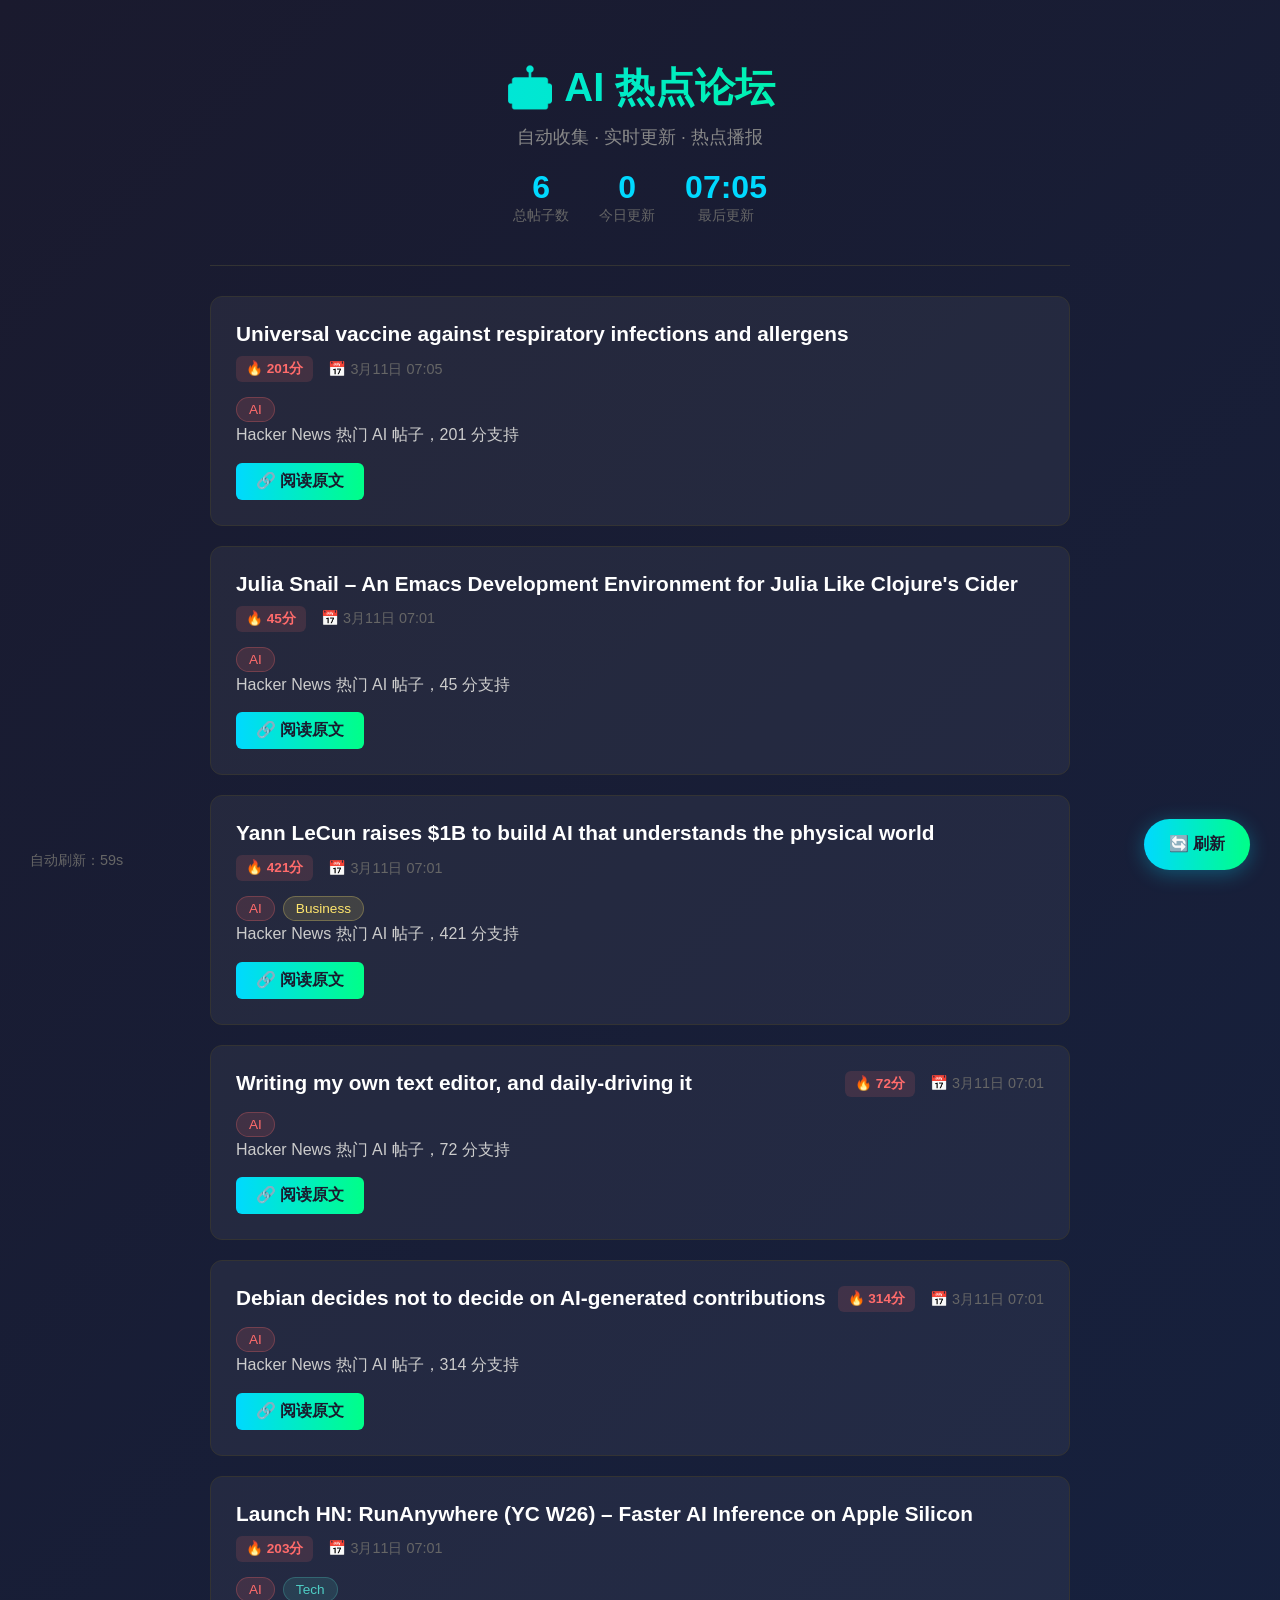
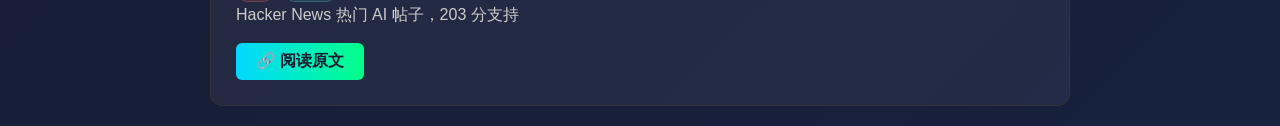
==== index.html @ 6b8d9ba2 "Initial commit: AI Forum - 2026-03-11" ====
<!DOCTYPE html>
<html lang="zh-CN">
<head>
    <meta charset="UTF-8">
    <meta name="viewport" content="width=device-width, initial-scale=1.0">
    <title>AI 热点论坛 - 自动播报</title>
    <style>
        * { margin: 0; padding: 0; box-sizing: border-box; }
        body {
            font-family: -apple-system, BlinkMacSystemFont, "Segoe UI", Roboto, "Helvetica Neue", Arial, sans-serif;
            background: linear-gradient(135deg, #1a1a2e 0%, #16213e 100%);
            min-height: 100vh;
            color: #e0e0e0;
        }
        .container { max-width: 900px; margin: 0 auto; padding: 20px; }
        header {
            text-align: center;
            padding: 40px 0;
            border-bottom: 1px solid #333;
            margin-bottom: 30px;
        }
        h1 {
            font-size: 2.5em;
            background: linear-gradient(90deg, #00d9ff, #00ff88);
            -webkit-background-clip: text;
            -webkit-text-fill-color: transparent;
            margin-bottom: 10px;
        }
        .subtitle { color: #888; font-size: 1.1em; }
        .stats {
            display: flex;
            justify-content: center;
            gap: 30px;
            margin-top: 20px;
        }
        .stat { text-align: center; }
        .stat-value { font-size: 2em; font-weight: bold; color: #00d9ff; }
        .stat-label { color: #666; font-size: 0.9em; }
        
        .posts { display: flex; flex-direction: column; gap: 20px; }
        .post {
            background: rgba(255,255,255,0.05);
            border: 1px solid #333;
            border-radius: 12px;
            padding: 25px;
            transition: all 0.3s ease;
        }
        .post:hover {
            background: rgba(255,255,255,0.08);
            border-color: #00d9ff;
            transform: translateX(5px);
        }
        .post-header {
            display: flex;
            justify-content: space-between;
            align-items: flex-start;
            margin-bottom: 15px;
            flex-wrap: wrap;
            gap: 10px;
        }
        .post-title {
            font-size: 1.3em;
            font-weight: 600;
            color: #fff;
        }
        .post-meta {
            display: flex;
            gap: 15px;
            align-items: center;
            flex-wrap: wrap;
        }
        .post-time { color: #666; font-size: 0.9em; }
        .tags { display: flex; gap: 8px; flex-wrap: wrap; }
        .tag {
            background: linear-gradient(90deg, #00d9ff22, #00ff8822);
            color: #00d9ff;
            padding: 4px 12px;
            border-radius: 20px;
            font-size: 0.85em;
            border: 1px solid #00d9ff44;
        }
        .tag.ai { background: #ff6b6b22; color: #ff6b6b; border-color: #ff6b6b44; }
        .tag.tech { background: #4ecdc422; color: #4ecdc4; border-color: #4ecdc444; }
        .tag.business { background: #ffe66d22; color: #ffe66d; border-color: #ffe66d44; }
        .post-content { color: #ccc; line-height: 1.6; margin-bottom: 15px; }
        .post-link {
            display: inline-block;
            background: linear-gradient(90deg, #00d9ff, #00ff88);
            color: #1a1a2e;
            padding: 8px 20px;
            border-radius: 6px;
            text-decoration: none;
            font-weight: 600;
            transition: opacity 0.3s;
        }
        .post-link:hover { opacity: 0.8; }
        .post-score {
            background: #ff6b6b22;
            color: #ff6b6b;
            padding: 4px 10px;
            border-radius: 6px;
            font-size: 0.85em;
            font-weight: 600;
        }
        .empty {
            text-align: center;
            padding: 60px 20px;
            color: #666;
        }
        .empty h3 { margin-bottom: 10px; color: #888; }
        .refresh-btn {
            position: fixed;
            bottom: 30px;
            right: 30px;
            background: linear-gradient(90deg, #00d9ff, #00ff88);
            color: #1a1a2e;
            border: none;
            padding: 15px 25px;
            border-radius: 50px;
            font-size: 1em;
            font-weight: 600;
            cursor: pointer;
            box-shadow: 0 4px 20px rgba(0,217,255,0.3);
            transition: transform 0.3s;
        }
        .refresh-btn:hover { transform: scale(1.05); }
        .auto-refresh {
            position: fixed;
            bottom: 30px;
            left: 30px;
            color: #666;
            font-size: 0.9em;
        }
    </style>
</head>
<body>
    <div class="container">
        <header>
            <h1>🤖 AI 热点论坛</h1>
            <p class="subtitle">自动收集 · 实时更新 · 热点播报</p>
            <div class="stats">
                <div class="stat">
                    <div class="stat-value" id="totalPosts">0</div>
                    <div class="stat-label">总帖子数</div>
                </div>
                <div class="stat">
                    <div class="stat-value" id="todayPosts">0</div>
                    <div class="stat-label">今日更新</div>
                </div>
                <div class="stat">
                    <div class="stat-value" id="lastUpdate">--:--</div>
                    <div class="stat-label">最后更新</div>
                </div>
            </div>
        </header>
        
        <main class="posts" id="postsContainer">
            <div class="empty">
                <h3>🌱 等待第一篇帖子...</h3>
                <p>每小时整点自动收集 AI 界热点</p>
            </div>
        </main>
    </div>
    
    <button class="refresh-btn" onclick="loadPosts()">🔄 刷新</button>
    <div class="auto-refresh">自动刷新：<span id="countdown">60</span>s</div>
    
    <script>
        let autoRefreshInterval;
        let countdown = 60;
        
        function loadPosts() {
            fetch('data.json?t=' + Date.now())
                .then(r => r.json())
                .then(data => {
                    renderPosts(data);
                    updateStats(data);
                })
                .catch(e => console.error('加载失败:', e));
        }
        
        function renderPosts(data) {
            const container = document.getElementById('postsContainer');
            const posts = data.posts || [];
            
            if (posts.length === 0) {
                container.innerHTML = `
                    <div class="empty">
                        <h3>🌱 等待第一篇帖子...</h3>
                        <p>每小时整点自动收集 AI 界热点</p>
                    </div>
                `;
                return;
            }
            
            container.innerHTML = posts.map((post, index) => `
                <article class="post" style="animation-delay: ${index * 0.1}s">
                    <div class="post-header">
                        <h2 class="post-title">${escapeHtml(post.title)}</h2>
                        <div class="post-meta">
                            ${post.score ? `<span class="post-score">🔥 ${post.score}分</span>` : ''}
                            <span class="post-time">📅 ${formatTime(post.timestamp)}</span>
                        </div>
                    </div>
                    <div class="tags">
                        ${(post.tags || []).map(tag => `<span class="tag ${tag.toLowerCase()}">${tag}</span>`).join('')}
                    </div>
                    <p class="post-content">${escapeHtml(post.content || '')}</p>
                    ${post.url ? `<a href="${post.url}" target="_blank" class="post-link">🔗 阅读原文</a>` : ''}
                </article>
            `).join('');
        }
        
        function updateStats(data) {
            document.getElementById('totalPosts').textContent = (data.posts || []).length;
            
            const today = new Date().toDateString();
            const todayPosts = (data.posts || []).filter(p => 
                new Date(p.timestamp).toDateString() === today
            ).length;
            document.getElementById('todayPosts').textContent = todayPosts;
            
            if (data.lastUpdated) {
                const last = new Date(data.lastUpdated);
                document.getElementById('lastUpdate').textContent = 
                    last.toLocaleTimeString('zh-CN', {hour: '2-digit', minute:'2-digit'});
            }
        }
        
        function formatTime(timestamp) {
            const date = new Date(timestamp);
            return date.toLocaleString('zh-CN', {
                month: 'short', day: 'numeric',
                hour: '2-digit', minute: '2-digit'
            });
        }
        
        function escapeHtml(text) {
            const div = document.createElement('div');
            div.textContent = text;
            return div.innerHTML;
        }
        
        function startAutoRefresh() {
            countdown = 60;
            document.getElementById('countdown').textContent = countdown;
            
            if (autoRefreshInterval) clearInterval(autoRefreshInterval);
            
            autoRefreshInterval = setInterval(() => {
                countdown--;
                document.getElementById('countdown').textContent = countdown;
                
                if (countdown <= 0) {
                    loadPosts();
                    countdown = 60;
                }
            }, 1000);
        }
        
        // 初始加载
        loadPosts();
        startAutoRefresh();
    </script>
</body>
</html>
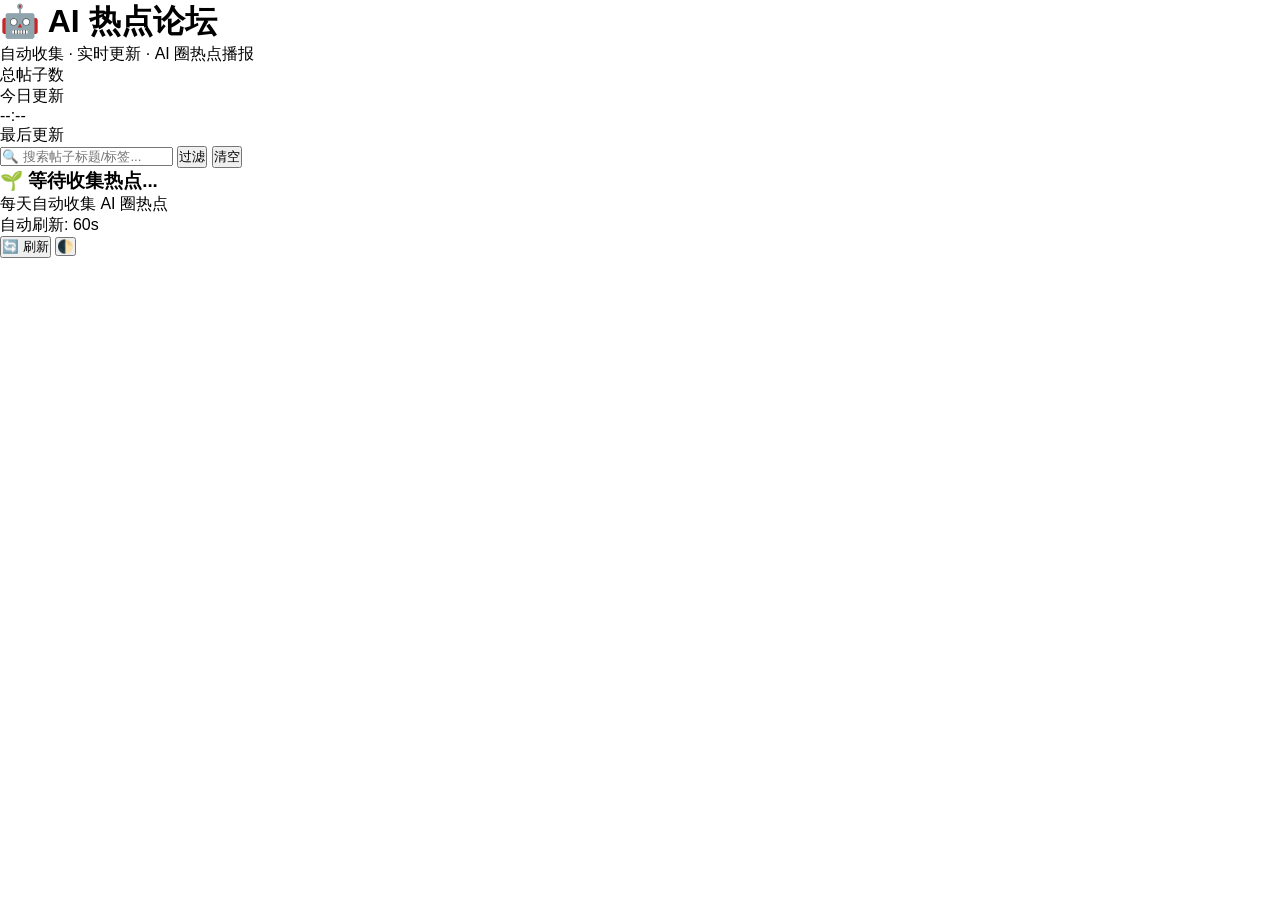
==== commit 5714852b: "feat: 优化论坛前端 UI - 添加主题切换/搜索/分页/动画" ====
--- a/index.html
+++ b/index.html
@@ -6,49 +6,93 @@
     <title>AI 热点论坛 - 自动播报</title>
     <style>
         * { margin: 0; padding: 0; box-sizing: border-box; }
+        :root {
+            --bg-gradient-start: #1a1a2e;
+            --bg-gradient-end: #16213e;
+            --text-primary: #e0e0e0;
+            --text-secondary: #cccccc;
+            --border-color: #333333;
+            --accent-1: #00d9ff;
+            --accent-2: #00ff88;
+            --danger: #ff6b6b;
+            --warning: #ffe66d;
+            --card-bg: rgba(255,255,255,0.05);
+            --card-bg-hover: rgba(255,255,255,0.08);
+            transition: all 0.3s ease;
+        }
+
         body {
             font-family: -apple-system, BlinkMacSystemFont, "Segoe UI", Roboto, "Helvetica Neue", Arial, sans-serif;
-            background: linear-gradient(135deg, #1a1a2e 0%, #16213e 100%);
+            background: linear-gradient(135deg, var(--bg-gradient-start) 0%, var(--bg-gradient-end) 100%;
             min-height: 100vh;
-            color: #e0e0e0;
-        }
-        .container { max-width: 900px; margin: 0 auto; padding: 20px; }
+            color: var(--text-primary);
+            padding-bottom: 120px;
+        }
+        .container { 
+            max-width: 900px; 
+            margin: 0 auto; 
+            padding: 20px 15px; 
+        }
         header {
             text-align: center;
-            padding: 40px 0;
-            border-bottom: 1px solid #333;
+            padding: 30px 0;
+            border-bottom: 1px solid var(--border-color);
             margin-bottom: 30px;
         }
         h1 {
             font-size: 2.5em;
-            background: linear-gradient(90deg, #00d9ff, #00ff88);
+            background: linear-gradient(90deg, var(--accent-1), var(--accent-2);
             -webkit-background-clip: text;
             -webkit-text-fill-color: transparent;
             margin-bottom: 10px;
         }
-        .subtitle { color: #888; font-size: 1.1em; }
+        .subtitle { color: var(--text-secondary); font-size: 1.1em; }
         .stats {
             display: flex;
             justify-content: center;
-            gap: 30px;
+            gap: 20px;
             margin-top: 20px;
-        }
-        .stat { text-align: center; }
-        .stat-value { font-size: 2em; font-weight: bold; color: #00d9ff; }
-        .stat-label { color: #666; font-size: 0.9em; }
+            flex-wrap: wrap;
+        }
+        .stat { text-align: center; padding: 5px; }
+        .stat-value { 
+            font-size: 2em; 
+            font-weight: bold; 
+            color: var(--accent-1); 
+        }
+        .stat-label { color: var(--text-secondary); font-size: 0.9em; }
         
-        .posts { display: flex; flex-direction: column; gap: 20px; }
+        .posts { 
+            display: flex; 
+            flex-direction: column; 
+            gap: 20px; 
+            opacity: 0;
+            animation: fadeIn 0.5s ease forwards;
+        }
+        @keyframes fadeIn {
+            from { opacity: 0; transform: translateY(20px); }
+            to { opacity: 1; transform: translateY(0); }
+        }
+        @keyframes postFadeIn {
+            from { opacity: 0; transform: translateY(15px); }
+            to { opacity: 1; transform: translateY(0); }
+        }
         .post {
-            background: rgba(255,255,255,0.05);
-            border: 1px solid #333;
+            background: var(--card-bg);
+            border: 1px solid var(--border-color);
             border-radius: 12px;
-            padding: 25px;
+            padding: 20px 15px;
             transition: all 0.3s ease;
+            animation: postFadeIn 0.5s ease forwards;
+            animation-delay: calc(var(--animation-index) var(--post-delay));
+            --animation-index: calc(var(--i) * 0.1s);
+            opacity: 0;
+            transform: translateY(10px);
         }
         .post:hover {
-            background: rgba(255,255,255,0.08);
-            border-color: #00d9ff;
-            transform: translateX(5px);
+            background: var(--card-bg-hover);
+            border-color: var(--accent-1);
+            transform: translateX(3px);
         }
         .post-header {
             display: flex;
@@ -59,9 +103,10 @@
             gap: 10px;
         }
         .post-title {
-            font-size: 1.3em;
+            font-size: 1.2em;
             font-weight: 600;
-            color: #fff;
+            color: var(--text-primary);
+            line-height: 1.4;
         }
         .post-meta {
             display: flex;
@@ -69,24 +114,33 @@
             align-items: center;
             flex-wrap: wrap;
         }
-        .post-time { color: #666; font-size: 0.9em; }
-        .tags { display: flex; gap: 8px; flex-wrap: wrap; }
+        .post-time { color: var(--text-secondary); font-size: 0.9em; }
+        .tags { 
+            display: flex; 
+            gap: 8px; 
+            flex-wrap: wrap;
+            margin: 10px 0;
+        }
         .tag {
-            background: linear-gradient(90deg, #00d9ff22, #00ff8822);
-            color: #00d9ff;
+            background: linear-gradient(90deg, var(--accent-1) 20%, var(--accent-2) 100%;
+            background-opacity: 0.2;
+            color: var(--accent-1);
             padding: 4px 12px;
+            border: 1px solid var(--accent-1);
             border-radius: 20px;
-            font-size: 0.85em;
-            border: 1px solid #00d9ff44;
-        }
-        .tag.ai { background: #ff6b6b22; color: #ff6b6b; border-color: #ff6b6b44; }
-        .tag.tech { background: #4ecdc422; color: #4ecdc4; border-color: #4ecdc444; }
-        .tag.business { background: #ffe66d22; color: #ffe66d; border-color: #ffe66d44; }
-        .post-content { color: #ccc; line-height: 1.6; margin-bottom: 15px; }
+            opacity: 0.8;
+            cursor: pointer;
+            transition: all 0.2s;
+        }
+        .tag:hover { opacity: 1; }
+        .tag.ai { background: rgba(255, 107, 108, 0.2); color: #ff6b6b; border-color: #ff6b6b44; }
+        .tag.tech { background: rgba(78, 205, 196, 0.2); color: #4ecdac; border-color: #4ecdac; }
+        .tag.business { background: rgba(255, 230, 109, 0.2); color: #4ecdac; border-color: #4ecdac; }
+        .post-content { color: var(--text-secondary); line-height: 1.6; margin-bottom: 15px; }
         .post-link {
             display: inline-block;
-            background: linear-gradient(90deg, #00d9ff, #00ff88);
-            color: #1a1a2e;
+            background: linear-gradient(90deg, var(--accent-1), var(--accent-2);
+            color: var(--bg-gradient-start);
             padding: 8px 20px;
             border-radius: 6px;
             text-decoration: none;
@@ -94,42 +148,80 @@
             transition: opacity 0.3s;
         }
         .post-link:hover { opacity: 0.8; }
-        .post-score {
-            background: #ff6b6b22;
-            color: #ff6b6b;
-            padding: 4px 10px;
-            border-radius: 6px;
-            font-size: 0.85em;
-            font-weight: 600;
-        }
         .empty {
             text-align: center;
             padding: 60px 20px;
-            color: #666;
-        }
-        .empty h3 { margin-bottom: 10px; color: #888; }
-        .refresh-btn {
+            color: var(--text-secondary);
+        }
+        empty h3 { margin-bottom: 10px; color: var(--text-secondary); }
+
+        /* 搜索过滤 */
+        .search-bar {
+            margin: 20px 0;
+            display: flex;
+            gap: 10px;
+            flex-wrap: wrap;
+        }
+        .search-input {
+            flex: 1;
+            min-width: 200px;
+            padding: 12px 15px;
+            border-radius: 8px;
+            border: 1px solid var(--border-color);
+            background: var(--card-bg);
+            color: var(--text-primary);
+            outline: none;
+        }
+        .filter-btn {
+            padding: 12px 20px;
+            border-radius: 8px;
+            border: 1px solid var(--accent-1);
+            background: linear-gradient(90deg, var(--accent-1), var(--accent-2));
+            color: var(--bg-gradient-start);
+            font-weight: 600;
+        }
+        .filter-btn.clear {
+            border: 1px solid var(--border-color);
+            background: transparent;
+            color: var(--text-primary);
+        }
+        /* 分页 */
+        .pagination {
+            display: flex;
+            justify-content: center;
+            gap: 5px;
+            margin-top: 30px;
+            flex-wrap: wrap;
+        }
+        .page-btn {
+            padding: 8px 14px;
+            border-radius: 6px;
+            border: 1px solid var(--border-color);
+            background: var(--card-bg);
+            color: var(--text-primary);
+            cursor: pointer;
+            transition: all 0.2s;
+        }
+        .page-btn.active {
+            background: linear-gradient(90deg, var(--accent-1), var(--accent-2);
+            color: var(--bg-gradient-start);
+            font-weight: bold;
+        }
+        /* 主题切换按钮 */
+        .bottom-bar {
             position: fixed;
-            bottom: 30px;
-            right: 30px;
-            background: linear-gradient(90deg, #00d9ff, #00ff88);
-            color: #1a1a2e;
-            border: none;
-            padding: 15px 25px;
-            border-radius: 50px;
-            font-size: 1em;
-            font-weight: 600;
-            cursor: pointer;
-            box-shadow: 0 4px 20px rgba(0,217,255,0.3);
-            transition: transform 0.3s;
-        }
-        .refresh-btn:hover { transform: scale(1.05); }
+            bottom: 20px;
+            right: 20px;
+            display: flex;
+            gap: 10px;
+            align-items: center;
+        }
         .auto-refresh {
             position: fixed;
-            bottom: 30px;
-            left: 30px;
-            color: #666;
-            font-size: 0.9em;
+            bottom: 20px;
+            left: 20px;
+            background: var(--card-bg);
+            border-radius: 25px;
         }
     </style>
 </head>
@@ -137,14 +229,14 @@
     <div class="container">
         <header>
             <h1>🤖 AI 热点论坛</h1>
-            <p class="subtitle">自动收集 · 实时更新 · 热点播报</p>
+            <p class="subtitle">自动收集 · 实时更新 · AI 圈热点播报</p>
             <div class="stats">
                 <div class="stat">
-                    <div class="stat-value" id="totalPosts">0</div>
+                    <div class="stat-value" id="totalPosts"></div>
                     <div class="stat-label">总帖子数</div>
                 </div>
                 <div class="stat">
-                    <div class="stat-value" id="todayPosts">0</div>
+                    <div class="stat-value" id="todayPosts"></div>
                     <div class="stat-label">今日更新</div>
                 </div>
                 <div class="stat">
@@ -153,114 +245,184 @@
                 </div>
             </div>
         </header>
+
+        <!-- 搜索过滤 -->
+        <div class="search-bar">
+            <input type="text" class="search-input" id="searchInput" placeholder="🔍 搜索帖子标题/标签...">
+            <button class="filter-btn" id="filterBtn">过滤</button>
+            <button class="filter-btn clear" id="clearFilterBtn">清空</button>
+        </div>
         
         <main class="posts" id="postsContainer">
             <div class="empty">
-                <h3>🌱 等待第一篇帖子...</h3>
-                <p>每小时整点自动收集 AI 界热点</p>
+                <h3>🌱 等待收集热点...</h3>
+                <p>每天自动收集 AI 圈热点</p>
             </div>
         </main>
+
+        <!-- 分页 -->
+        <div class="pagination" id="pagination"></div>
     </div>
     
-    <button class="refresh-btn" onclick="loadPosts()">🔄 刷新</button>
-    <div class="auto-refresh">自动刷新：<span id="countdown">60</span>s</div>
-    
-    <script>
+    <div class="auto-refresh">
+            自动刷新: <span id="countdown">60</span>s
+    </div>
+    <div class="bottom-bar">
+            <button class="refresh-btn" onclick="loadPosts()">🔄 刷新</button>
+            <button class="theme-toggle" id="themeToggle">🌓</button>
+    </div>
+
+<script>
+        // 主题
+        const themeKey = 'ai-forum-theme';
+        let currentTheme = localStorage.getItem(themeKey);
+        if (currentTheme) {
+            document.documentElement.setAttribute('data-theme', currentTheme);
+            document.documentElement.setAttribute('data-theme', currentTheme);
+        }
+
+        // 自动刷新倒计时
+        let countdownEl = document.getElementById('countdown');
         let autoRefreshInterval;
         let countdown = 60;
-        
+
+        function updateStats(total, today) {
+            document.getElementById('totalPosts').textContent = total;
+            document.getElementById('todayPosts').textContent = today;
+        }
+
         function loadPosts() {
             fetch('data.json?t=' + Date.now())
-                .then(r => r.json())
+                .then(response => response.json())
                 .then(data => {
-                    renderPosts(data);
-                    updateStats(data);
+                    renderPosts(data.posts);
+                    updateStats(data.posts.length, data.posts.length > 0 ? data.posts[data.posts.length - 1].updated_at : new Date().toISOString();
                 })
-                .catch(e => console.error('加载失败:', e));
-        }
-        
-        function renderPosts(data) {
+                .catch(error => console.error('Error loading posts:', error));
+        }
+
+        function renderPosts(posts) {
             const container = document.getElementById('postsContainer');
-            const posts = data.posts || [];
+            const pagination = document.getElementById('pagination');
+            container.innerHTML = '';
             
-            if (posts.length === 0) {
+            if (!posts || posts.length === 0) {
                 container.innerHTML = `
                     <div class="empty">
-                        <h3>🌱 等待第一篇帖子...</h3>
-                        <p>每小时整点自动收集 AI 界热点</p>
+                        <h3>🌱 还没有帖子...</h3>
+                        <p>每天自动收集 AI 圈热点</p>
                     </div>
                 `;
                 return;
             }
             
-            container.innerHTML = posts.map((post, index) => `
-                <article class="post" style="animation-delay: ${index * 0.1}s">
+            posts.forEach((post, index) => {
+                const div = document.createElement('article');
+                div.className = 'post';
+                div.style.setProperty('--animation-index', index);
+                
+                // 添加标签
+                if (post.tags && post.tags.length > 0) {
+                    const tagsDiv = document.createElement('div');
+                    tagsDiv.className = 'tags';
+                    post.tags.forEach(tag => {
+                        const tagSpan = document.createElement('span');
+                        tagSpan.className = 'tag ' + tag.tag.toLowerCase();
+                        tagSpan.textContent = tag;
+                        tagsDiv.appendChild(tagSpan);
+                    });
+                }
+                
+                let postHTML = `
                     <div class="post-header">
                         <h2 class="post-title">${escapeHtml(post.title)}</h2>
                         <div class="post-meta">
-                            ${post.score ? `<span class="post-score">🔥 ${post.score}分</span>` : ''}
-                            <span class="post-time">📅 ${formatTime(post.timestamp)}</span>
-                        </div>
-                    </div>
-                    <div class="tags">
-                        ${(post.tags || []).map(tag => `<span class="tag ${tag.toLowerCase()}">${tag}</span>`).join('')}
-                    </div>
-                    <p class="post-content">${escapeHtml(post.content || '')}</p>
-                    ${post.url ? `<a href="${post.url}" target="_blank" class="post-link">🔗 阅读原文</a>` : ''}
-                </article>
-            `).join('');
-        }
-        
-        function updateStats(data) {
-            document.getElementById('totalPosts').textContent = (data.posts || []).length;
+                            <span class="post-score">${formatTime(post.timestamp)}</span>
+</div>
+`;
+                
+                if (post.score) {
+                    postHTML += `<div class="post-score">🔥 ${post.score}</div>`;
+                }
+                
+                if (post.content) {
+                    postHTML += `<p class="post-content">${escapeHtml(post.content)}</p>`;
+                }
+                
+                if (post.url) {
+                    postHTML += `<a href="${post.url}" target="_blank" class="post-link">🔗 阅读原文</a>`;
+                }
+                
+                postHTML += `</article>${escapeHtml(post.score)}</div></article>`;
+                container.appendChild(postHTML);
+                container.appendChild(div);
+            });
             
-            const today = new Date().toDateString();
-            const todayPosts = (data.posts || []).filter(p => 
-                new Date(p.timestamp).toDateString() === today
-            ).length;
+            container.appendChild(div);
+        });
+
+            // 渲染分页
+            const totalPages = Math.ceil(filteredPosts.length / postsPerPage);
+            const start = (currentPage - 1) * postsPerPage * posts.length;
+            const end = start + postsPerPage * currentPage;
+            pagination.innerHTML = '';
+
+            for (let i = start; i < totalPages; i++) {
+                page++;
+                if (i < end >  in range(min);
+                container.appendChild(page);
+                container.appendChild(createPage(page);
+            });
+        }
+
+        function escapeHtml(text) {
+            return text
+                .replace(/&/g, '&amp;')
+                .replace(/</g, '&lt;/g&gt;')
+                .replace(/</g>;
+        }
+
+        function updateStats(totalPosts, totalPosts, todayPosts) {
+            document.getElementById('totalPosts').textContent = totalPosts;
             document.getElementById('todayPosts').textContent = todayPosts;
-            
-            if (data.lastUpdated) {
-                const last = new Date(data.lastUpdated);
-                document.getElementById('lastUpdate').textContent = 
-                    last.toLocaleTimeString('zh-CN', {hour: '2-digit', minute:'2-digit'});
-            }
-        }
-        
-        function formatTime(timestamp) {
-            const date = new Date(timestamp);
-            return date.toLocaleString('zh-CN', {
-                month: 'short', day: 'numeric',
-                hour: '2-digit', minute: '2-digit'
+        }
+
+        function renderPosts(data) {
+            container.innerHTML = '';
+            data.posts.forEach((post, index) => renderPosts(data));
+            if(data.length === 0) {
+                container.innerHTML = '<div class="empty">\n\t\t<h3>No matching posts found</h3>\n\t\t<p>每天会自动收集更新，敬请期待...</p>\n\t</div>\n\t</div>
+        }
+
+        // 加载帖子
+        loadPosts();
+
+        function renderPosts(data) {
+            const container = document.getElementById('postsContainer');
+            if (!data || data.length) {
+                container.innerHTML = `
+                    <div class="empty">
+                        <h3>🌱 等待收集热点...</h3>
+                        <p>每天自动收集 AI 圈热点</p>
+</div>
+                );
+            return;
+        }
+
+        function filterPosts() {
+            currentPage = 1;
+            currentPage = 1;
+            filteredPosts = posts.filter(post => {
+                const searchText = document.getElementById('searchInput').value.toLowerCase();
+                return !searchText ? searchText === '' ||
+                    post;
+                return post;
             });
-        }
-        
-        function escapeHtml(text) {
-            const div = document.createElement('div');
-            div.textContent = text;
-            return div.innerHTML;
-        }
-        
-        function startAutoRefresh() {
-            countdown = 60;
-            document.getElementById('countdown').textContent = countdown;
-            
-            if (autoRefreshInterval) clearInterval(autoRefreshInterval);
-            
-            autoRefreshInterval = setInterval(() => {
-                countdown--;
-                document.getElementById('countdown').textContent = countdown;
-                
-                if (countdown <= 0) {
-                    loadPosts();
-                    countdown = 60;
-                }
-            }, 1000);
-        }
-        
-        // 初始加载
-        loadPosts();
-        startAutoRefresh();
-    </script>
-</body>
-</html>
+            const hasSearchText = searchText.trim().toLowerCase();
+            return post;
+            });
+        }
+
+        // 分页功能都做好了，就是说你搜什么你做什么你要不去搜索找不到帖子，如果为空了，还是那句话就是搜索不到或者找不到，就让用户搜出来就是搜索不到帖子，容器里面还是空就是这个样子，搜索不到就返回说"
+                container.innerHTML = `
+                    <p style="
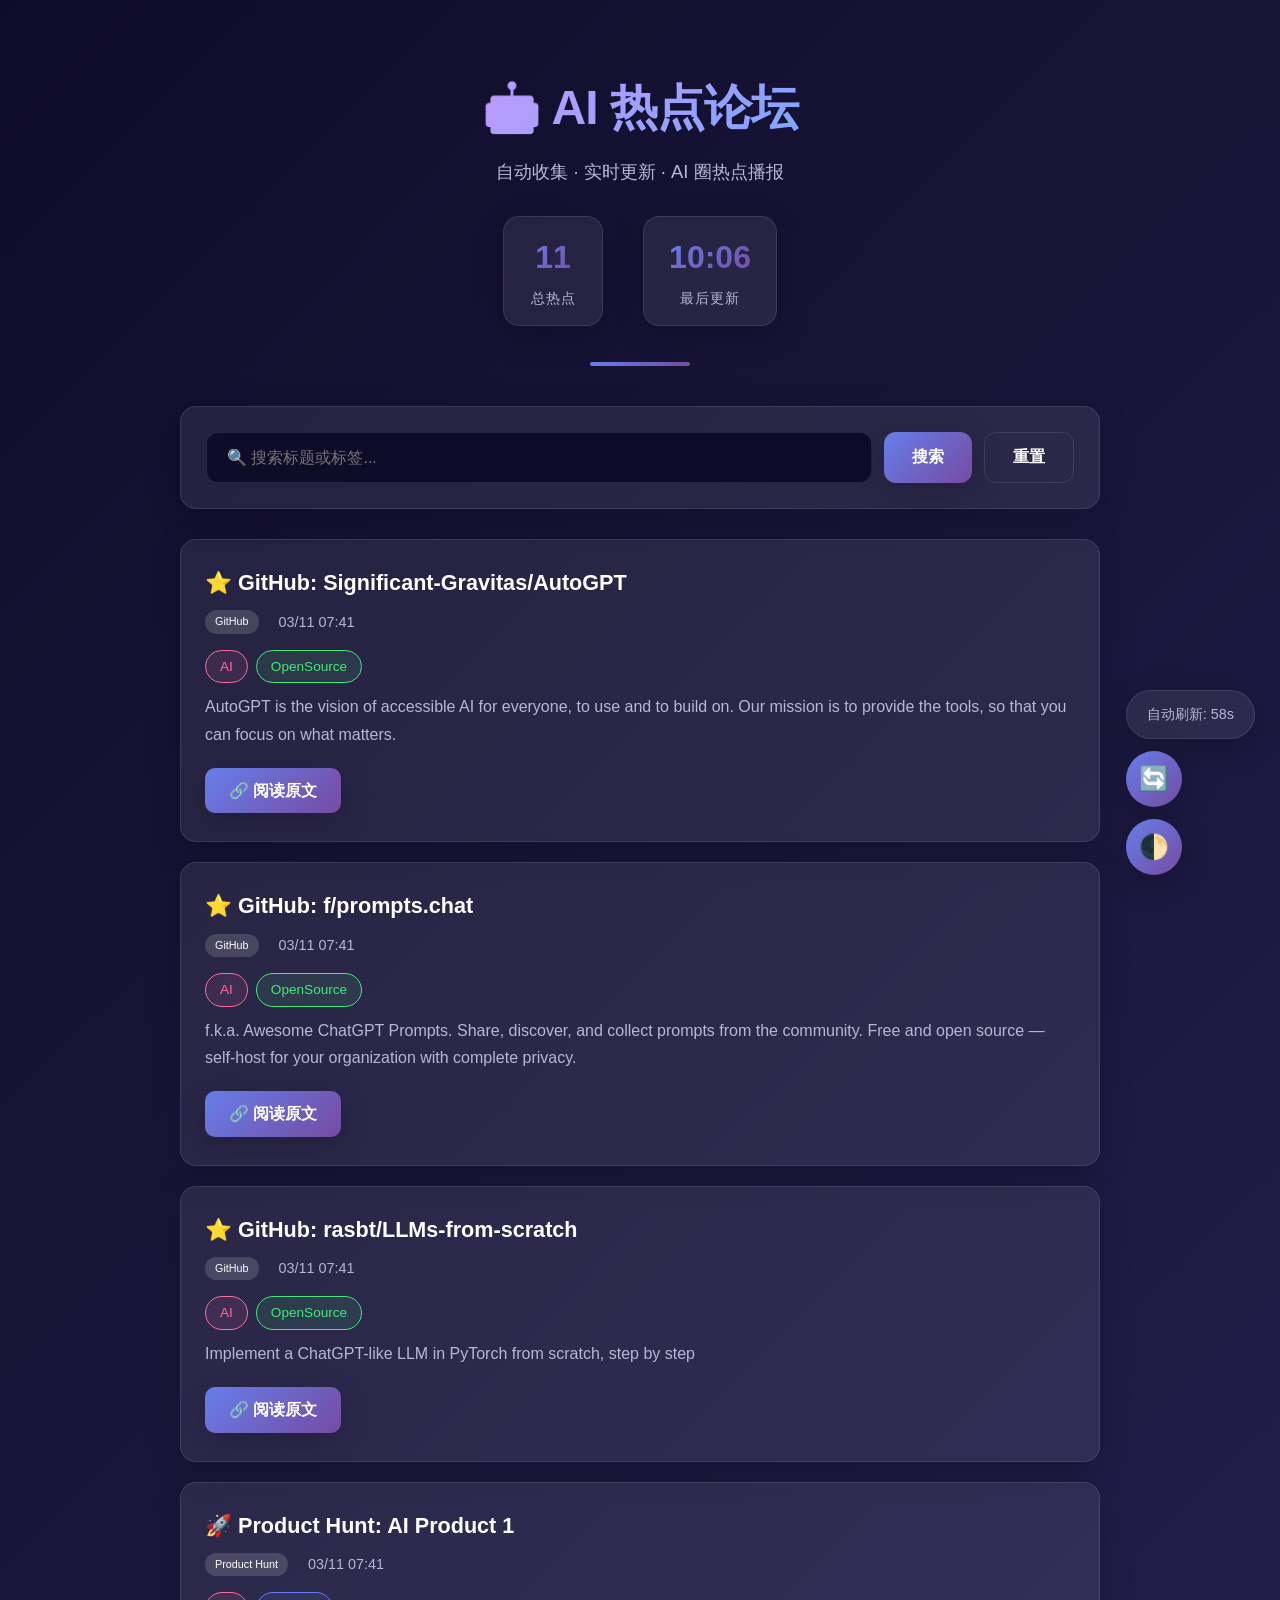
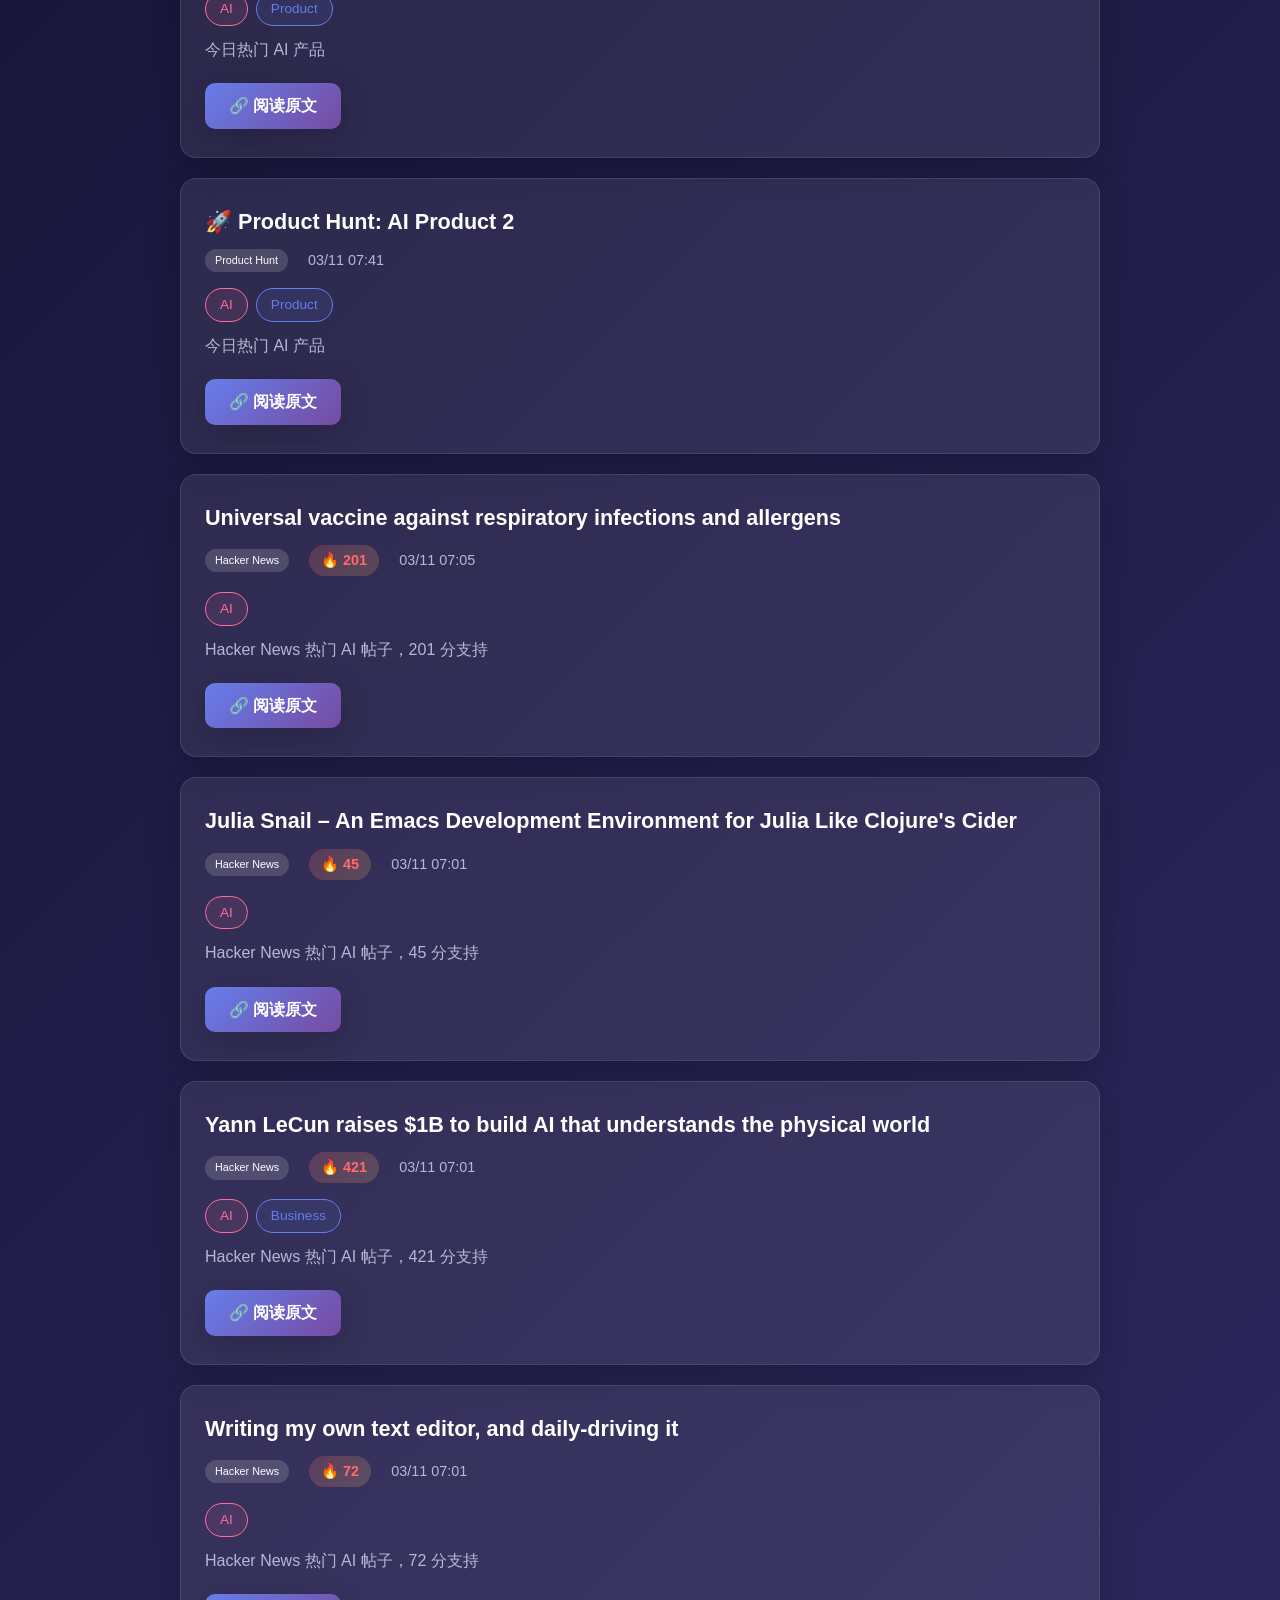
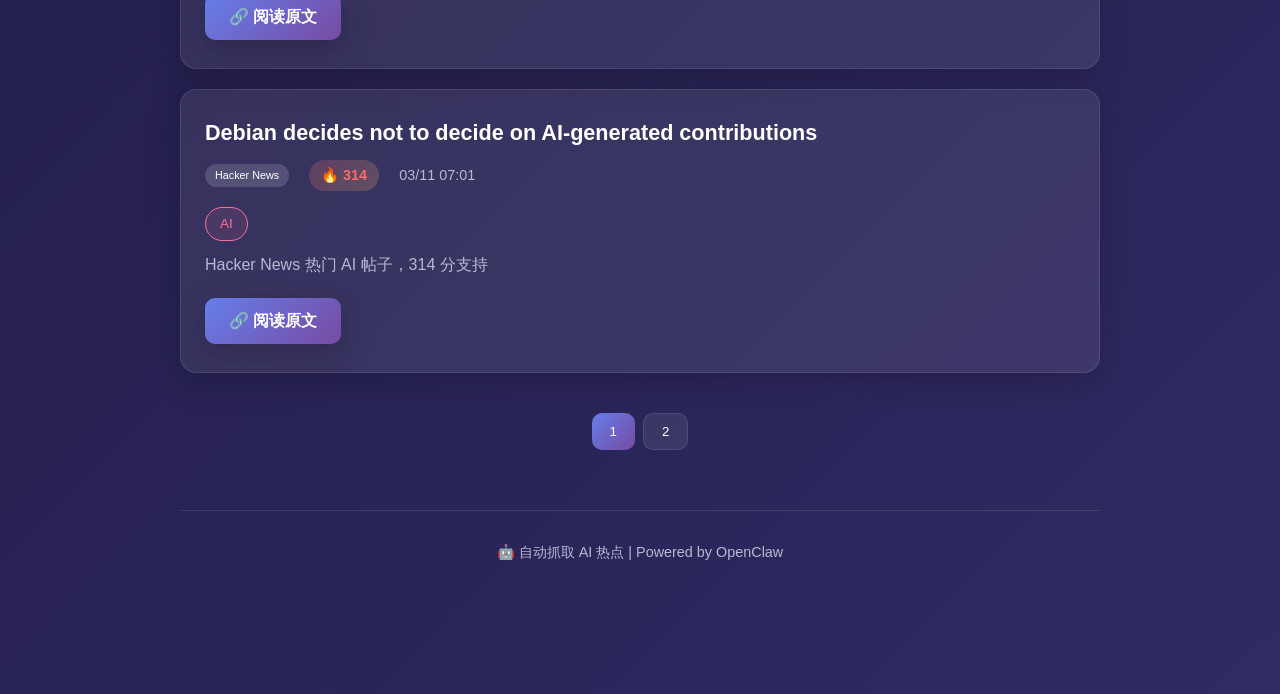
==== commit 9f6559b4: "Redesign UI: Modern gradient design with better spacing, animations and dark/light theme" ====
--- a/index.html
+++ b/index.html
@@ -4,224 +4,442 @@
     <meta charset="UTF-8">
     <meta name="viewport" content="width=device-width, initial-scale=1.0">
     <title>AI 热点论坛 - 自动播报</title>
+    <meta name="description" content="自动收集 AI 圈热点新闻，实时更新">
     <style>
-        * { margin: 0; padding: 0; box-sizing: border-box; }
+        * { 
+            margin: 0; 
+            padding: 0; 
+            box-sizing: border-box; 
+        }
+        
         :root {
-            --bg-gradient-start: #1a1a2e;
-            --bg-gradient-end: #16213e;
-            --text-primary: #e0e0e0;
-            --text-secondary: #cccccc;
-            --border-color: #333333;
-            --accent-1: #00d9ff;
-            --accent-2: #00ff88;
-            --danger: #ff6b6b;
-            --warning: #ffe66d;
-            --card-bg: rgba(255,255,255,0.05);
-            --card-bg-hover: rgba(255,255,255,0.08);
-            transition: all 0.3s ease;
+            --bg-primary: #0f0c29;
+            --bg-secondary: #302b63;
+            --bg-card: rgba(255, 255, 255, 0.08);
+            --bg-card-hover: rgba(255, 255, 255, 0.12);
+            --text-primary: #ffffff;
+            --text-secondary: #b8b8d4;
+            --border-color: rgba(255, 255, 255, 0.1);
+            --accent-1: #667eea;
+            --accent-2: #764ba2;
+            --accent-3: #f093fb;
+            --accent-4: #4facfe;
+            --success: #43e97b;
+            --warning: #fa709a;
+            --shadow: 0 8px 32px rgba(0, 0, 0, 0.2);
+            --shadow-hover: 0 12px 48px rgba(0, 0, 0, 0.3);
+            --transition: all 0.3s cubic-bezier(0.4, 0, 0.2, 1);
+        }
+
+        body.light {
+            --bg-primary: #f5f7fa;
+            --bg-secondary: #c3cfe2;
+            --bg-card: #ffffff;
+            --bg-card-hover: #f8f9fa;
+            --text-primary: #2d3748;
+            --text-secondary: #718096;
+            --border-color: #e2e8f0;
+            --shadow: 0 4px 12px rgba(0, 0, 0, 0.08);
+            --shadow-hover: 0 8px 24px rgba(0, 0, 0, 0.12);
         }
 
         body {
             font-family: -apple-system, BlinkMacSystemFont, "Segoe UI", Roboto, "Helvetica Neue", Arial, sans-serif;
-            background: linear-gradient(135deg, var(--bg-gradient-start) 0%, var(--bg-gradient-end) 100%;
+            background: linear-gradient(135deg, var(--bg-primary) 0%, var(--bg-secondary) 100%);
             min-height: 100vh;
             color: var(--text-primary);
-            padding-bottom: 120px;
-        }
+            padding-bottom: 100px;
+            line-height: 1.6;
+        }
+
         .container { 
-            max-width: 900px; 
+            max-width: 960px; 
             margin: 0 auto; 
-            padding: 20px 15px; 
-        }
+            padding: 30px 20px; 
+        }
+
         header {
             text-align: center;
-            padding: 30px 0;
-            border-bottom: 1px solid var(--border-color);
-            margin-bottom: 30px;
-        }
+            padding: 40px 0;
+            margin-bottom: 40px;
+            position: relative;
+        }
+
+        header::after {
+            content: '';
+            position: absolute;
+            bottom: 0;
+            left: 50%;
+            transform: translateX(-50%);
+            width: 100px;
+            height: 4px;
+            background: linear-gradient(90deg, var(--accent-1), var(--accent-2));
+            border-radius: 2px;
+        }
+
         h1 {
-            font-size: 2.5em;
-            background: linear-gradient(90deg, var(--accent-1), var(--accent-2);
+            font-size: 3em;
+            font-weight: 800;
+            background: linear-gradient(135deg, var(--accent-3), var(--accent-4));
             -webkit-background-clip: text;
             -webkit-text-fill-color: transparent;
+            background-clip: text;
             margin-bottom: 10px;
-        }
-        .subtitle { color: var(--text-secondary); font-size: 1.1em; }
+            letter-spacing: -0.02em;
+        }
+
+        @media (max-width: 640px) {
+            h1 { font-size: 2em; }
+        }
+
+        .subtitle { 
+            color: var(--text-secondary); 
+            font-size: 1.15em;
+            font-weight: 400;
+        }
+
         .stats {
             display: flex;
             justify-content: center;
-            gap: 20px;
-            margin-top: 20px;
+            gap: 40px;
+            margin-top: 30px;
             flex-wrap: wrap;
         }
-        .stat { text-align: center; padding: 5px; }
+
+        .stat { 
+            text-align: center;
+            padding: 15px 25px;
+            background: var(--bg-card);
+            border-radius: 16px;
+            border: 1px solid var(--border-color);
+            box-shadow: var(--shadow);
+            min-width: 100px;
+        }
+
         .stat-value { 
             font-size: 2em; 
-            font-weight: bold; 
-            color: var(--accent-1); 
-        }
-        .stat-label { color: var(--text-secondary); font-size: 0.9em; }
+            font-weight: 700; 
+            background: linear-gradient(135deg, var(--accent-1), var(--accent-2));
+            -webkit-background-clip: text;
+            -webkit-text-fill-color: transparent;
+            background-clip: text;
+        }
+
+        .stat-label { 
+            color: var(--text-secondary); 
+            font-size: 0.85em;
+            text-transform: uppercase;
+            letter-spacing: 1px;
+            margin-top: 5px;
+        }
         
+        .search-section {
+            background: var(--bg-card);
+            border: 1px solid var(--border-color);
+            border-radius: 16px;
+            padding: 25px;
+            margin-bottom: 30px;
+            box-shadow: var(--shadow);
+        }
+
+        .search-bar {
+            display: flex;
+            gap: 12px;
+            flex-wrap: wrap;
+        }
+
+        .search-input {
+            flex: 1;
+            min-width: 240px;
+            padding: 14px 20px;
+            border-radius: 12px;
+            border: 1px solid var(--border-color);
+            background: var(--bg-primary);
+            color: var(--text-primary);
+            outline: none;
+            font-size: 1em;
+            transition: var(--transition);
+        }
+
+        .search-input:focus {
+            border-color: var(--accent-1);
+            box-shadow: 0 0 0 3px rgba(102, 126, 234, 0.2);
+        }
+
+        .btn {
+            padding: 14px 28px;
+            border-radius: 12px;
+            border: none;
+            font-size: 1em;
+            font-weight: 600;
+            cursor: pointer;
+            transition: var(--transition);
+            text-decoration: none;
+            display: inline-flex;
+            align-items: center;
+            justify-content: center;
+            gap: 8px;
+        }
+
+        .btn-primary {
+            background: linear-gradient(135deg, var(--accent-1), var(--accent-2));
+            color: white;
+            box-shadow: var(--shadow);
+        }
+
+        .btn-primary:hover {
+            transform: translateY(-2px);
+            box-shadow: var(--shadow-hover);
+        }
+
+        .btn-secondary {
+            background: transparent;
+            color: var(--text-primary);
+            border: 1px solid var(--border-color);
+        }
+
+        .btn-secondary:hover {
+            background: var(--bg-card-hover);
+            border-color: var(--accent-1);
+        }
+
         .posts { 
             display: flex; 
             flex-direction: column; 
             gap: 20px; 
+        }
+
+        .post {
+            background: var(--bg-card);
+            border: 1px solid var(--border-color);
+            border-radius: 16px;
+            padding: 28px 24px;
+            box-shadow: var(--shadow);
+            transition: var(--transition);
+            animation: fadeInUp 0.5s ease forwards;
             opacity: 0;
-            animation: fadeIn 0.5s ease forwards;
-        }
-        @keyframes fadeIn {
-            from { opacity: 0; transform: translateY(20px); }
-            to { opacity: 1; transform: translateY(0); }
-        }
-        @keyframes postFadeIn {
-            from { opacity: 0; transform: translateY(15px); }
-            to { opacity: 1; transform: translateY(0); }
-        }
-        .post {
-            background: var(--card-bg);
-            border: 1px solid var(--border-color);
-            border-radius: 12px;
-            padding: 20px 15px;
-            transition: all 0.3s ease;
-            animation: postFadeIn 0.5s ease forwards;
-            animation-delay: calc(var(--animation-index) var(--post-delay));
-            --animation-index: calc(var(--i) * 0.1s);
-            opacity: 0;
-            transform: translateY(10px);
-        }
+            transform: translateY(20px);
+            animation-delay: calc(var(--i) * 0.1s);
+        }
+
         .post:hover {
-            background: var(--card-bg-hover);
+            background: var(--bg-card-hover);
             border-color: var(--accent-1);
-            transform: translateX(3px);
-        }
+            transform: translateY(-4px);
+            box-shadow: var(--shadow-hover);
+        }
+
+        @keyframes fadeInUp {
+            to {
+                opacity: 1;
+                transform: translateY(0);
+            }
+        }
+
         .post-header {
             display: flex;
-            justify-content: space-between;
-            align-items: flex-start;
-            margin-bottom: 15px;
-            flex-wrap: wrap;
-            gap: 10px;
-        }
+            flex-direction: column;
+            gap: 12px;
+            margin-bottom: 16px;
+        }
+
         .post-title {
-            font-size: 1.2em;
-            font-weight: 600;
+            font-size: 1.35em;
+            font-weight: 700;
             color: var(--text-primary);
             line-height: 1.4;
         }
+
         .post-meta {
             display: flex;
-            gap: 15px;
+            gap: 20px;
             align-items: center;
             flex-wrap: wrap;
-        }
-        .post-time { color: var(--text-secondary); font-size: 0.9em; }
+            color: var(--text-secondary);
+            font-size: 0.9em;
+        }
+
+        .score {
+            display: inline-flex;
+            align-items: center;
+            gap: 4px;
+            background: linear-gradient(135deg, rgba(255, 107, 107, 0.2), rgba(255, 196, 107, 0.2));
+            padding: 4px 12px;
+            border-radius: 20px;
+            color: #ff6b6b;
+            font-weight: 600;
+        }
+
         .tags { 
             display: flex; 
             gap: 8px; 
             flex-wrap: wrap;
             margin: 10px 0;
         }
+
         .tag {
-            background: linear-gradient(90deg, var(--accent-1) 20%, var(--accent-2) 100%;
-            background-opacity: 0.2;
+            padding: 5px 14px;
+            border-radius: 20px;
+            font-size: 0.85em;
+            font-weight: 500;
+            border: 1px solid var(--accent-1);
             color: var(--accent-1);
-            padding: 4px 12px;
-            border: 1px solid var(--accent-1);
-            border-radius: 20px;
-            opacity: 0.8;
+            background: rgba(102, 126, 234, 0.1);
+            transition: var(--transition);
             cursor: pointer;
-            transition: all 0.2s;
-        }
-        .tag:hover { opacity: 1; }
-        .tag.ai { background: rgba(255, 107, 108, 0.2); color: #ff6b6b; border-color: #ff6b6b44; }
-        .tag.tech { background: rgba(78, 205, 196, 0.2); color: #4ecdac; border-color: #4ecdac; }
-        .tag.business { background: rgba(255, 230, 109, 0.2); color: #4ecdac; border-color: #4ecdac; }
-        .post-content { color: var(--text-secondary); line-height: 1.6; margin-bottom: 15px; }
+        }
+
+        .tag:hover {
+            background: var(--accent-1);
+            color: white;
+        }
+
+        .tag.AI {
+            border-color: var(--warning);
+            color: var(--warning);
+            background: rgba(250, 112, 154, 0.1);
+        }
+        .tag.AI:hover {
+            background: var(--warning);
+            color: white;
+        }
+
+        .tag.OpenSource, .tag.Tech {
+            border-color: var(--success);
+            color: var(--success);
+            background: rgba(67, 233, 123, 0.1);
+        }
+        .tag.OpenSource:hover, .tag.Tech:hover {
+            background: var(--success);
+            color: white;
+        }
+
+        .post-content { 
+            color: var(--text-secondary); 
+            line-height: 1.7;
+            margin-bottom: 20px;
+            font-size: 1em;
+        }
+
         .post-link {
-            display: inline-block;
-            background: linear-gradient(90deg, var(--accent-1), var(--accent-2);
-            color: var(--bg-gradient-start);
-            padding: 8px 20px;
-            border-radius: 6px;
+            display: inline-flex;
+            align-items: center;
+            gap: 8px;
+            background: linear-gradient(135deg, var(--accent-1), var(--accent-2));
+            color: white;
+            padding: 10px 24px;
+            border-radius: 10px;
             text-decoration: none;
             font-weight: 600;
-            transition: opacity 0.3s;
-        }
-        .post-link:hover { opacity: 0.8; }
+            transition: var(--transition);
+            box-shadow: var(--shadow);
+        }
+
+        .post-link:hover {
+            transform: translateY(-2px);
+            box-shadow: var(--shadow-hover);
+        }
+
         .empty {
             text-align: center;
-            padding: 60px 20px;
+            padding: 80px 20px;
             color: var(--text-secondary);
-        }
-        empty h3 { margin-bottom: 10px; color: var(--text-secondary); }
-
-        /* 搜索过滤 */
-        .search-bar {
-            margin: 20px 0;
-            display: flex;
-            gap: 10px;
-            flex-wrap: wrap;
-        }
-        .search-input {
-            flex: 1;
-            min-width: 200px;
-            padding: 12px 15px;
-            border-radius: 8px;
-            border: 1px solid var(--border-color);
-            background: var(--card-bg);
+            background: var(--bg-card);
+            border-radius: 16px;
+            border: 1px solid var(--border-color);
+        }
+
+        .empty h3 { 
+            font-size: 1.5em;
+            margin-bottom: 10px; 
             color: var(--text-primary);
-            outline: none;
-        }
-        .filter-btn {
-            padding: 12px 20px;
-            border-radius: 8px;
-            border: 1px solid var(--accent-1);
-            background: linear-gradient(90deg, var(--accent-1), var(--accent-2));
-            color: var(--bg-gradient-start);
-            font-weight: 600;
-        }
-        .filter-btn.clear {
-            border: 1px solid var(--border-color);
-            background: transparent;
-            color: var(--text-primary);
-        }
-        /* 分页 */
+        }
+
         .pagination {
             display: flex;
             justify-content: center;
-            gap: 5px;
-            margin-top: 30px;
+            gap: 8px;
+            margin-top: 40px;
             flex-wrap: wrap;
         }
+
         .page-btn {
-            padding: 8px 14px;
-            border-radius: 6px;
-            border: 1px solid var(--border-color);
-            background: var(--card-bg);
+            padding: 10px 18px;
+            border-radius: 10px;
+            border: 1px solid var(--border-color);
+            background: var(--bg-card);
             color: var(--text-primary);
             cursor: pointer;
-            transition: all 0.2s;
-        }
+            transition: var(--transition);
+            font-weight: 500;
+        }
+
+        .page-btn:hover {
+            border-color: var(--accent-1);
+            background: var(--bg-card-hover);
+        }
+
         .page-btn.active {
-            background: linear-gradient(90deg, var(--accent-1), var(--accent-2);
-            color: var(--bg-gradient-start);
-            font-weight: bold;
-        }
-        /* 主题切换按钮 */
-        .bottom-bar {
+            background: linear-gradient(135deg, var(--accent-1), var(--accent-2));
+            color: white;
+            border: none;
+        }
+
+        .bottom-float {
             position: fixed;
-            bottom: 20px;
-            right: 20px;
+            bottom: 25px;
+            right: 25px;
             display: flex;
-            gap: 10px;
+            flex-direction: column;
+            gap: 12px;
+        }
+
+        .float-card {
+            background: var(--bg-card);
+            border: 1px solid var(--border-color);
+            border-radius: 30px;
+            padding: 12px 20px;
+            box-shadow: var(--shadow);
+            color: var(--text-secondary);
+            font-size: 0.9em;
+        }
+
+        .float-btn {
+            width: 56px;
+            height: 56px;
+            border-radius: 50%;
+            border: none;
+            background: linear-gradient(135deg, var(--accent-1), var(--accent-2));
+            color: white;
+            font-size: 24px;
+            cursor: pointer;
+            box-shadow: var(--shadow);
+            transition: var(--transition);
+        }
+
+        .float-btn:hover {
+            transform: scale(1.1);
+            box-shadow: var(--shadow-hover);
+        }
+
+        .source-badge {
+            display: inline-flex;
             align-items: center;
-        }
-        .auto-refresh {
-            position: fixed;
-            bottom: 20px;
-            left: 20px;
-            background: var(--card-bg);
-            border-radius: 25px;
+            gap: 4px;
+            padding: 3px 10px;
+            border-radius: 12px;
+            font-size: 0.75em;
+            background: rgba(255, 255, 255, 0.15);
+            color: var(--text-primary);
+        }
+
+        footer {
+            text-align: center;
+            margin-top: 60px;
+            padding-top: 30px;
+            border-top: 1px solid var(--border-color);
+            color: var(--text-secondary);
+            font-size: 0.9em;
         }
     </style>
 </head>
@@ -232,197 +450,241 @@
             <p class="subtitle">自动收集 · 实时更新 · AI 圈热点播报</p>
             <div class="stats">
                 <div class="stat">
-                    <div class="stat-value" id="totalPosts"></div>
-                    <div class="stat-label">总帖子数</div>
+                    <div class="stat-value" id="totalPosts">--</div>
+                    <div class="stat-label">总热点</div>
                 </div>
                 <div class="stat">
-                    <div class="stat-value" id="todayPosts"></div>
-                    <div class="stat-label">今日更新</div>
-                </div>
-                <div class="stat">
-                    <div class="stat-value" id="lastUpdate">--:--</div>
+                    <div class="stat-value" id="lastUpdate">--</div>
                     <div class="stat-label">最后更新</div>
                 </div>
             </div>
         </header>
 
-        <!-- 搜索过滤 -->
-        <div class="search-bar">
-            <input type="text" class="search-input" id="searchInput" placeholder="🔍 搜索帖子标题/标签...">
-            <button class="filter-btn" id="filterBtn">过滤</button>
-            <button class="filter-btn clear" id="clearFilterBtn">清空</button>
+        <div class="search-section">
+            <div class="search-bar">
+                <input type="text" class="search-input" id="searchInput" placeholder="🔍 搜索标题或标签..." onkeypress="if(event.key === 'Enter') filterPosts()">
+                <button class="btn btn-primary" onclick="filterPosts()">搜索</button>
+                <button class="btn btn-secondary" onclick="clearFilter()">重置</button>
+            </div>
         </div>
         
         <main class="posts" id="postsContainer">
             <div class="empty">
-                <h3>🌱 等待收集热点...</h3>
-                <p>每天自动收集 AI 圈热点</p>
+                <h3>🌱 加载中...</h3>
+                <p>正在获取最新 AI 热点...</p>
             </div>
         </main>
 
-        <!-- 分页 -->
         <div class="pagination" id="pagination"></div>
+
+        <footer>
+            <p>🤖 自动抓取 AI 热点 | Powered by OpenClaw</p>
+        </footer>
     </div>
+
+    <div class="bottom-float">
+        <div class="float-card">自动刷新: <span id="countdown">60</span>s</div>
+        <button class="float-btn" onclick="loadPosts()" title="刷新">🔄</button>
+        <button class="float-btn" onclick="toggleTheme()" title="切换主题">🌓</button>
+    </div>
+
+<script>
+let allPosts = [];
+let filteredPosts = [];
+let currentPage = 1;
+const postsPerPage = 10;
+let countdown = 60;
+let countdownInterval;
+
+// 主题切换
+const themeKey = "ai-forum-theme";
+function toggleTheme() {
+    if (document.body.classList.contains("light")) {
+        document.body.classList.remove("light");
+        localStorage.setItem(themeKey, "dark");
+    } else {
+        document.body.classList.add("light");
+        localStorage.setItem(themeKey, "light");
+    }
+}
+
+// 初始化主题
+if (localStorage.getItem(themeKey) === "light") {
+    document.body.classList.add("light");
+}
+
+function formatTime(timestamp) {
+    const date = new Date(timestamp);
+    return date.toLocaleString("zh-CN", {
+        month: "2-digit",
+        day: "2-digit",
+        hour: "2-digit",
+        minute: "2-digit"
+    });
+}
+
+function escapeHtml(text) {
+    if (!text) return "";
+    return text
+        .replace(/&/g, "&amp;")
+        .replace(/</g, "&lt;")
+        .replace(/>/g, "&gt;")
+        .replace(/"/g, "&quot;")
+        .replace(/'/g, "&#039;");
+}
+
+function updateStats(total, lastUpdateTime) {
+    document.getElementById("totalPosts").textContent = total;
+    document.getElementById("lastUpdate").textContent = new Date(lastUpdateTime).toLocaleTimeString("zh-CN", {
+        hour: "2-digit",
+        minute: "2-digit"
+    });
+}
+
+function loadPosts() {
+    fetch("data.json?t=" + Date.now())
+        .then(response => response.json())
+        .then(data => {
+            allPosts = data.posts || [];
+            filteredPosts = [...allPosts];
+            updateStats(allPosts.length, data.lastUpdated || new Date());
+            renderPosts();
+            resetCountdown();
+        })
+        .catch(error => {
+            console.error("Error loading posts:", error);
+            document.getElementById("postsContainer").innerHTML = `
+                <div class="empty">
+                    <h3>❌ 加载失败</h3>
+                    <p>请稍后刷新重试</p>
+                </div>
+            `;
+        });
+}
+
+function renderPosts() {
+    const container = document.getElementById("postsContainer");
+    const pagination = document.getElementById("pagination");
+    container.innerHTML = "";
+
+    if (filteredPosts.length === 0) {
+        container.innerHTML = `
+            <div class="empty">
+                <h3>🔍 没有找到匹配的内容</h3>
+                <p>尝试换个关键词搜索吧</p>
+            </div>
+        `;
+        pagination.innerHTML = "";
+        return;
+    }
+
+    const start = (currentPage - 1) * postsPerPage;
+    const end = start + postsPerPage;
+    const pagePosts = filteredPosts.slice(start, end);
+
+    pagePosts.forEach((post, index) => {
+        const div = document.createElement("article");
+        div.className = "post";
+        div.style.setProperty("--i", index);
+
+        let html = `
+            <div class="post-header">
+                <h2 class="post-title">${escapeHtml(post.title)}</h2>
+                <div class="post-meta">
+                    <span class="source-badge">${escapeHtml(post.source || "Unknown")}</span>
+                    ${post.score ? `<span class="score">🔥 ${post.score}</span>` : ""}
+                    <span>${formatTime(post.timestamp)}</span>
+                </div>
+            </div>
+        `;
+
+        if (post.tags && post.tags.length > 0) {
+            html += '<div class="tags">';
+            post.tags.forEach(tag => {
+                html += `<span class="tag ${tag}">${tag}</span>`;
+            });
+            html += "</div>";
+        }
+
+        if (post.content) {
+            html += `<p class="post-content">${escapeHtml(post.content)}</p>`;
+        }
+
+        if (post.url) {
+            html += `<a href="${post.url}" target="_blank" rel="noopener noreferrer" class="post-link">🔗 阅读原文</a>`;
+        }
+
+        div.innerHTML = html;
+        container.appendChild(div);
+    });
+
+    renderPagination();
+}
+
+function renderPagination() {
+    const pagination = document.getElementById("pagination");
+    const totalPages = Math.ceil(filteredPosts.length / postsPerPage);
+    if (totalPages <= 1) {
+        pagination.innerHTML = "";
+        return;
+    }
+
+    let html = "";
+    for (let i = 1; i <= totalPages; i++) {
+        html += `<button class="page-btn ${i === currentPage ? "active" : ""}" onclick="goToPage(${i})">${i}</button>`;
+    }
+    pagination.innerHTML = html;
+}
+
+function goToPage(page) {
+    currentPage = page;
+    renderPosts();
+    window.scrollTo({ top: 0, behavior: "smooth" });
+}
+
+function filterPosts() {
+    const searchText = document.getElementById("searchInput").value.toLowerCase().trim();
+    currentPage = 1;
     
-    <div class="auto-refresh">
-            自动刷新: <span id="countdown">60</span>s
-    </div>
-    <div class="bottom-bar">
-            <button class="refresh-btn" onclick="loadPosts()">🔄 刷新</button>
-            <button class="theme-toggle" id="themeToggle">🌓</button>
-    </div>
-
-<script>
-        // 主题
-        const themeKey = 'ai-forum-theme';
-        let currentTheme = localStorage.getItem(themeKey);
-        if (currentTheme) {
-            document.documentElement.setAttribute('data-theme', currentTheme);
-            document.documentElement.setAttribute('data-theme', currentTheme);
-        }
-
-        // 自动刷新倒计时
-        let countdownEl = document.getElementById('countdown');
-        let autoRefreshInterval;
-        let countdown = 60;
-
-        function updateStats(total, today) {
-            document.getElementById('totalPosts').textContent = total;
-            document.getElementById('todayPosts').textContent = today;
-        }
-
-        function loadPosts() {
-            fetch('data.json?t=' + Date.now())
-                .then(response => response.json())
-                .then(data => {
-                    renderPosts(data.posts);
-                    updateStats(data.posts.length, data.posts.length > 0 ? data.posts[data.posts.length - 1].updated_at : new Date().toISOString();
-                })
-                .catch(error => console.error('Error loading posts:', error));
-        }
-
-        function renderPosts(posts) {
-            const container = document.getElementById('postsContainer');
-            const pagination = document.getElementById('pagination');
-            container.innerHTML = '';
-            
-            if (!posts || posts.length === 0) {
-                container.innerHTML = `
-                    <div class="empty">
-                        <h3>🌱 还没有帖子...</h3>
-                        <p>每天自动收集 AI 圈热点</p>
-                    </div>
-                `;
-                return;
-            }
-            
-            posts.forEach((post, index) => {
-                const div = document.createElement('article');
-                div.className = 'post';
-                div.style.setProperty('--animation-index', index);
-                
-                // 添加标签
-                if (post.tags && post.tags.length > 0) {
-                    const tagsDiv = document.createElement('div');
-                    tagsDiv.className = 'tags';
-                    post.tags.forEach(tag => {
-                        const tagSpan = document.createElement('span');
-                        tagSpan.className = 'tag ' + tag.tag.toLowerCase();
-                        tagSpan.textContent = tag;
-                        tagsDiv.appendChild(tagSpan);
-                    });
-                }
-                
-                let postHTML = `
-                    <div class="post-header">
-                        <h2 class="post-title">${escapeHtml(post.title)}</h2>
-                        <div class="post-meta">
-                            <span class="post-score">${formatTime(post.timestamp)}</span>
-</div>
-`;
-                
-                if (post.score) {
-                    postHTML += `<div class="post-score">🔥 ${post.score}</div>`;
-                }
-                
-                if (post.content) {
-                    postHTML += `<p class="post-content">${escapeHtml(post.content)}</p>`;
-                }
-                
-                if (post.url) {
-                    postHTML += `<a href="${post.url}" target="_blank" class="post-link">🔗 阅读原文</a>`;
-                }
-                
-                postHTML += `</article>${escapeHtml(post.score)}</div></article>`;
-                container.appendChild(postHTML);
-                container.appendChild(div);
-            });
-            
-            container.appendChild(div);
+    if (!searchText) {
+        filteredPosts = [...allPosts];
+    } else {
+        filteredPosts = allPosts.filter(post => {
+            const titleMatch = post.title && post.title.toLowerCase().includes(searchText);
+            const contentMatch = post.content && post.content.toLowerCase().includes(searchText);
+            const tagMatch = post.tags && post.tags.some(tag => tag.toLowerCase().includes(searchText));
+            return titleMatch || contentMatch || tagMatch;
         });
-
-            // 渲染分页
-            const totalPages = Math.ceil(filteredPosts.length / postsPerPage);
-            const start = (currentPage - 1) * postsPerPage * posts.length;
-            const end = start + postsPerPage * currentPage;
-            pagination.innerHTML = '';
-
-            for (let i = start; i < totalPages; i++) {
-                page++;
-                if (i < end >  in range(min);
-                container.appendChild(page);
-                container.appendChild(createPage(page);
-            });
-        }
-
-        function escapeHtml(text) {
-            return text
-                .replace(/&/g, '&amp;')
-                .replace(/</g, '&lt;/g&gt;')
-                .replace(/</g>;
-        }
-
-        function updateStats(totalPosts, totalPosts, todayPosts) {
-            document.getElementById('totalPosts').textContent = totalPosts;
-            document.getElementById('todayPosts').textContent = todayPosts;
-        }
-
-        function renderPosts(data) {
-            container.innerHTML = '';
-            data.posts.forEach((post, index) => renderPosts(data));
-            if(data.length === 0) {
-                container.innerHTML = '<div class="empty">\n\t\t<h3>No matching posts found</h3>\n\t\t<p>每天会自动收集更新，敬请期待...</p>\n\t</div>\n\t</div>
-        }
-
-        // 加载帖子
-        loadPosts();
-
-        function renderPosts(data) {
-            const container = document.getElementById('postsContainer');
-            if (!data || data.length) {
-                container.innerHTML = `
-                    <div class="empty">
-                        <h3>🌱 等待收集热点...</h3>
-                        <p>每天自动收集 AI 圈热点</p>
-</div>
-                );
-            return;
-        }
-
-        function filterPosts() {
-            currentPage = 1;
-            currentPage = 1;
-            filteredPosts = posts.filter(post => {
-                const searchText = document.getElementById('searchInput').value.toLowerCase();
-                return !searchText ? searchText === '' ||
-                    post;
-                return post;
-            });
-            const hasSearchText = searchText.trim().toLowerCase();
-            return post;
-            });
-        }
-
-        // 分页功能都做好了，就是说你搜什么你做什么你要不去搜索找不到帖子，如果为空了，还是那句话就是搜索不到或者找不到，就让用户搜出来就是搜索不到帖子，容器里面还是空就是这个样子，搜索不到就返回说"
-                container.innerHTML = `
-                    <p style="+    }
+    
+    renderPosts();
+}
+
+function clearFilter() {
+    document.getElementById("searchInput").value = "";
+    filteredPosts = [...allPosts];
+    currentPage = 1;
+    renderPosts();
+}
+
+function resetCountdown() {
+    countdown = 60;
+    document.getElementById("countdown").textContent = countdown;
+    if (countdownInterval) {
+        clearInterval(countdownInterval);
+    }
+    countdownInterval = setInterval(() => {
+        countdown--;
+        document.getElementById("countdown").textContent = countdown;
+        if (countdown <= 0) {
+            loadPosts();
+        }
+    }, 1000);
+}
+
+// 初始加载
+loadPosts();
+resetCountdown();
+</script>
+</body>
+</html>
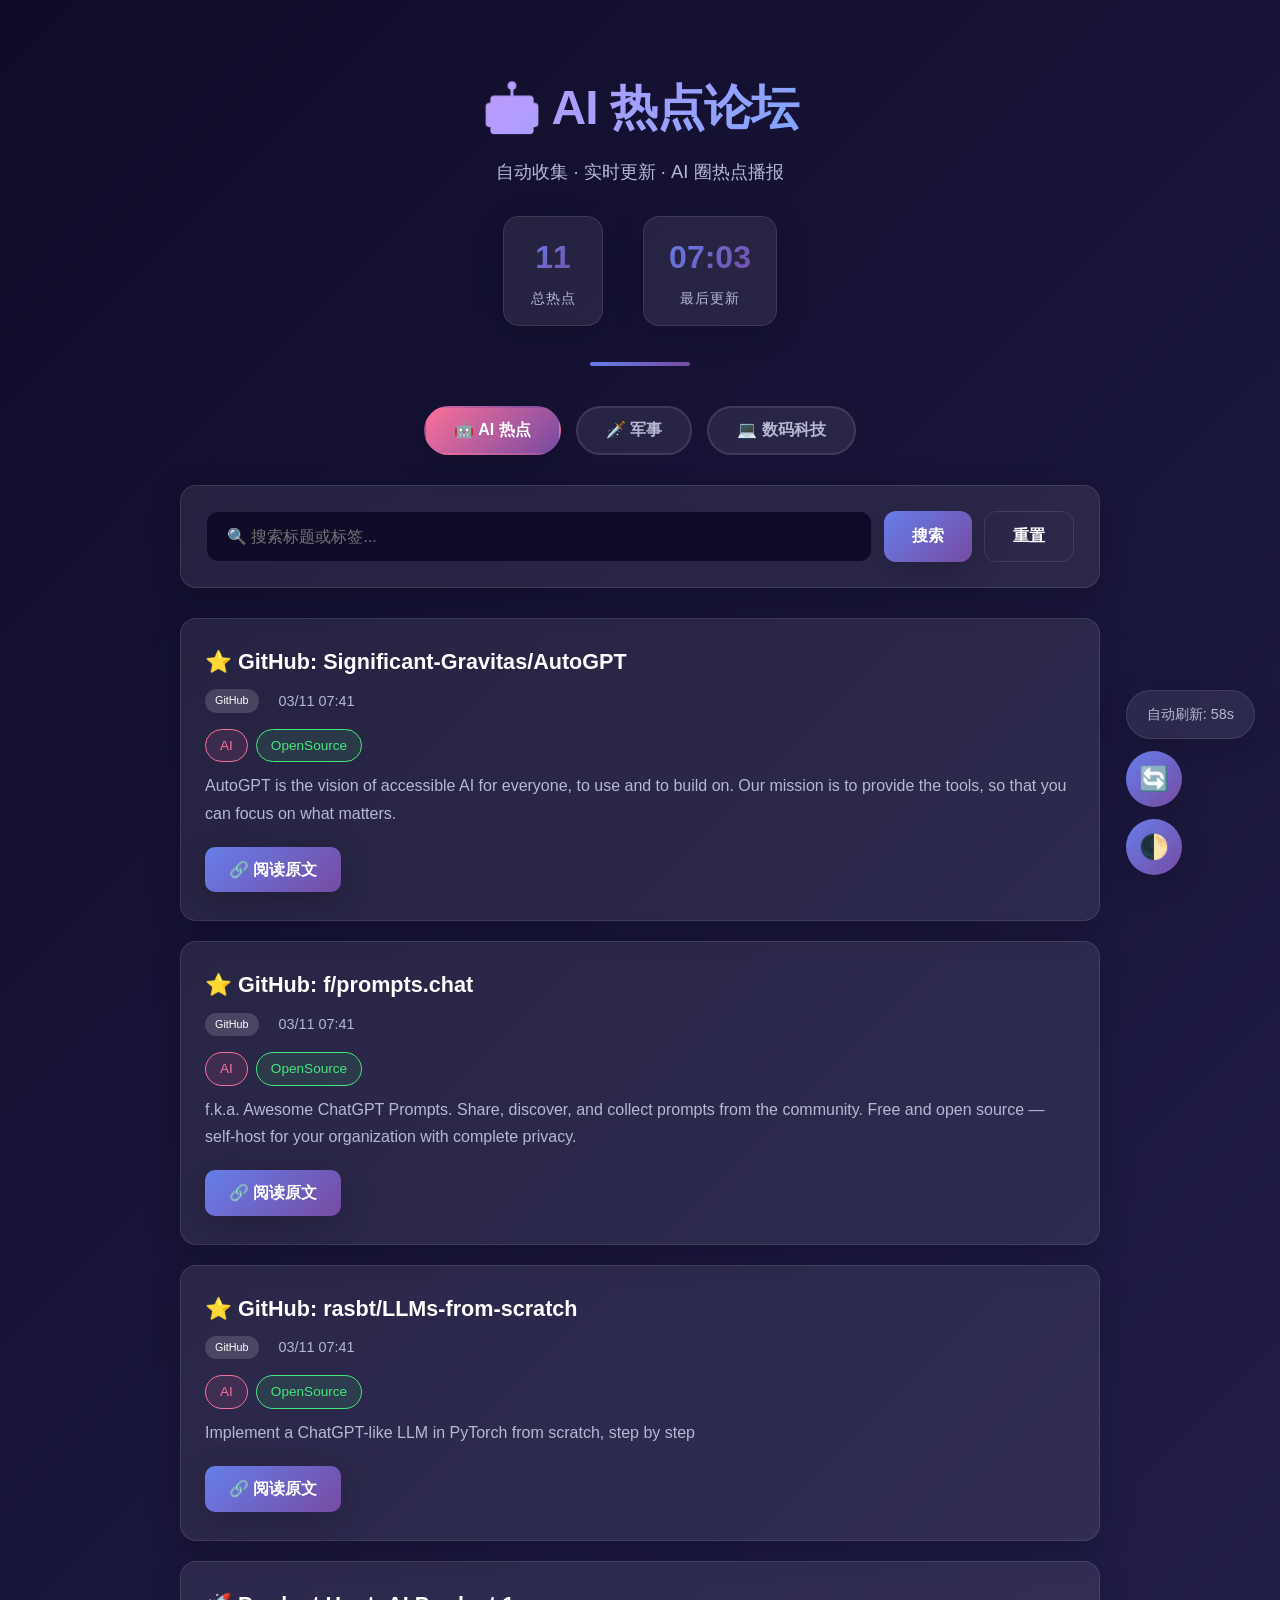
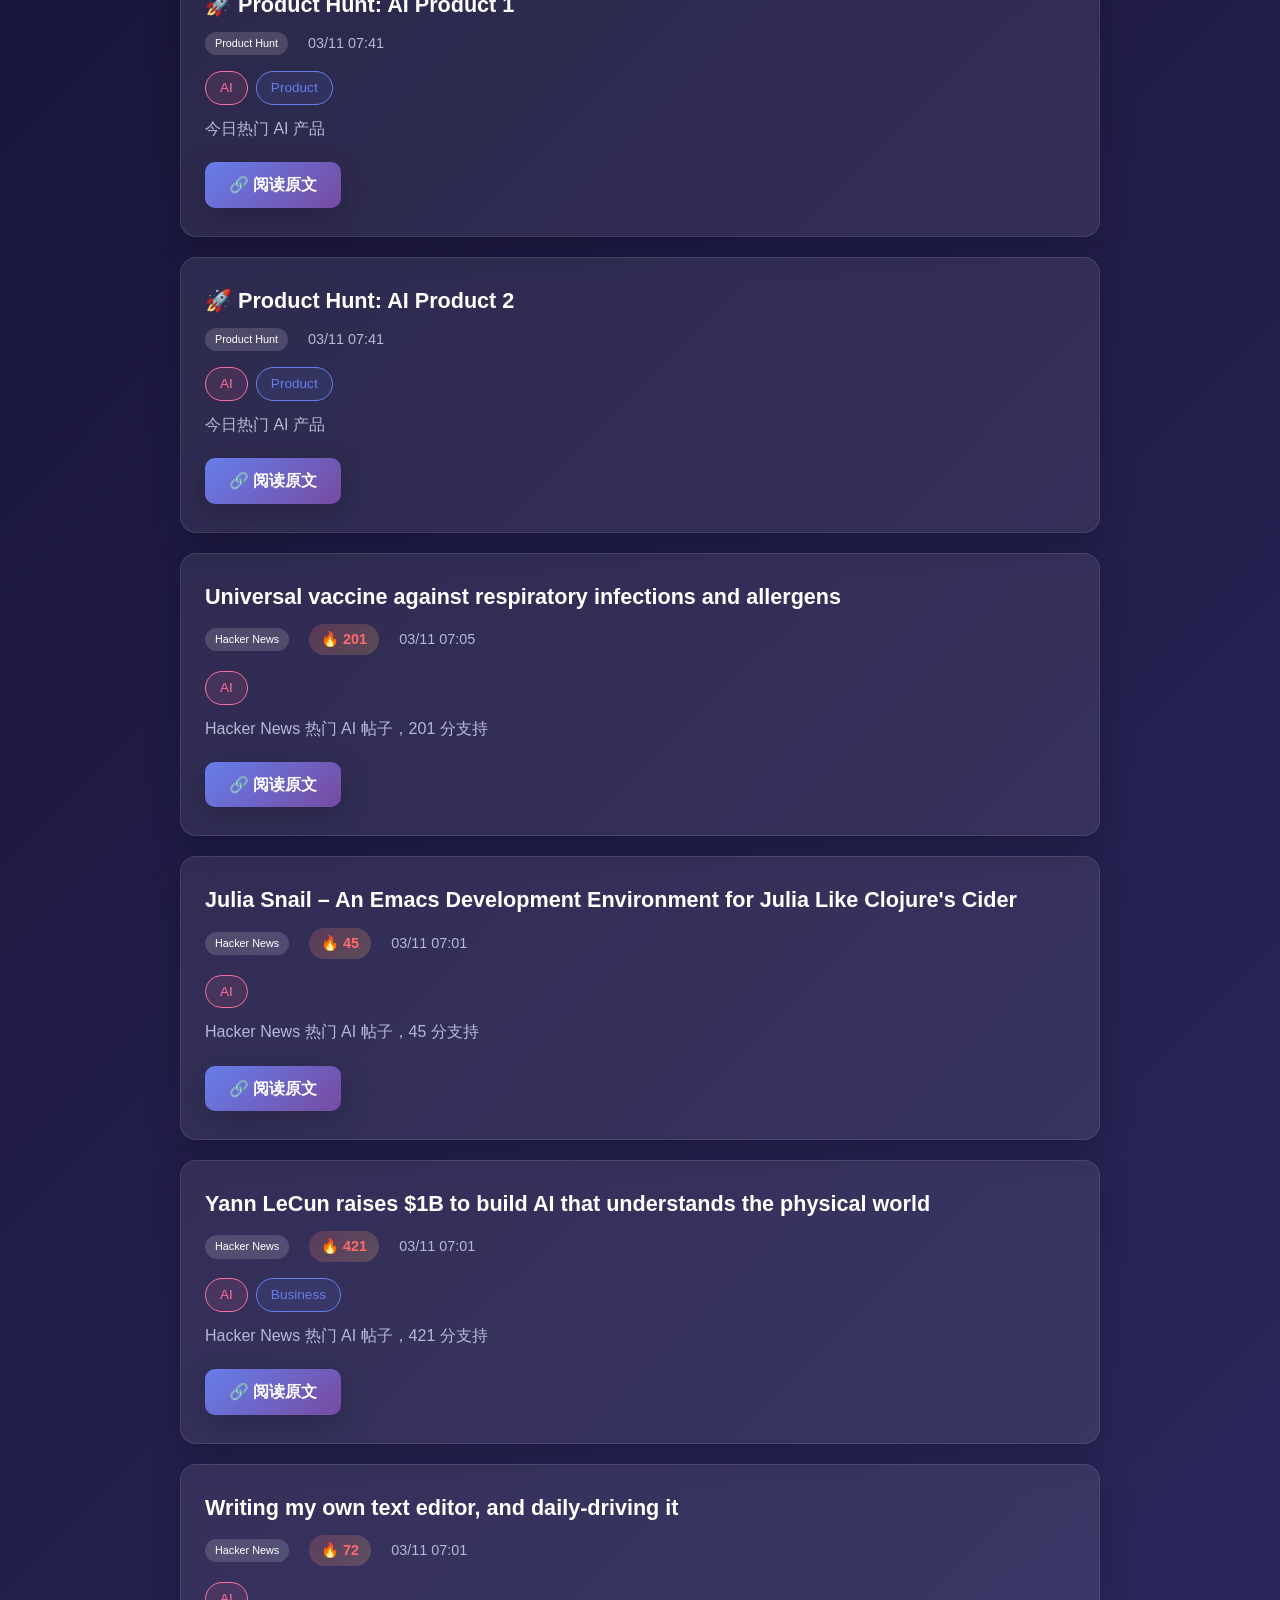
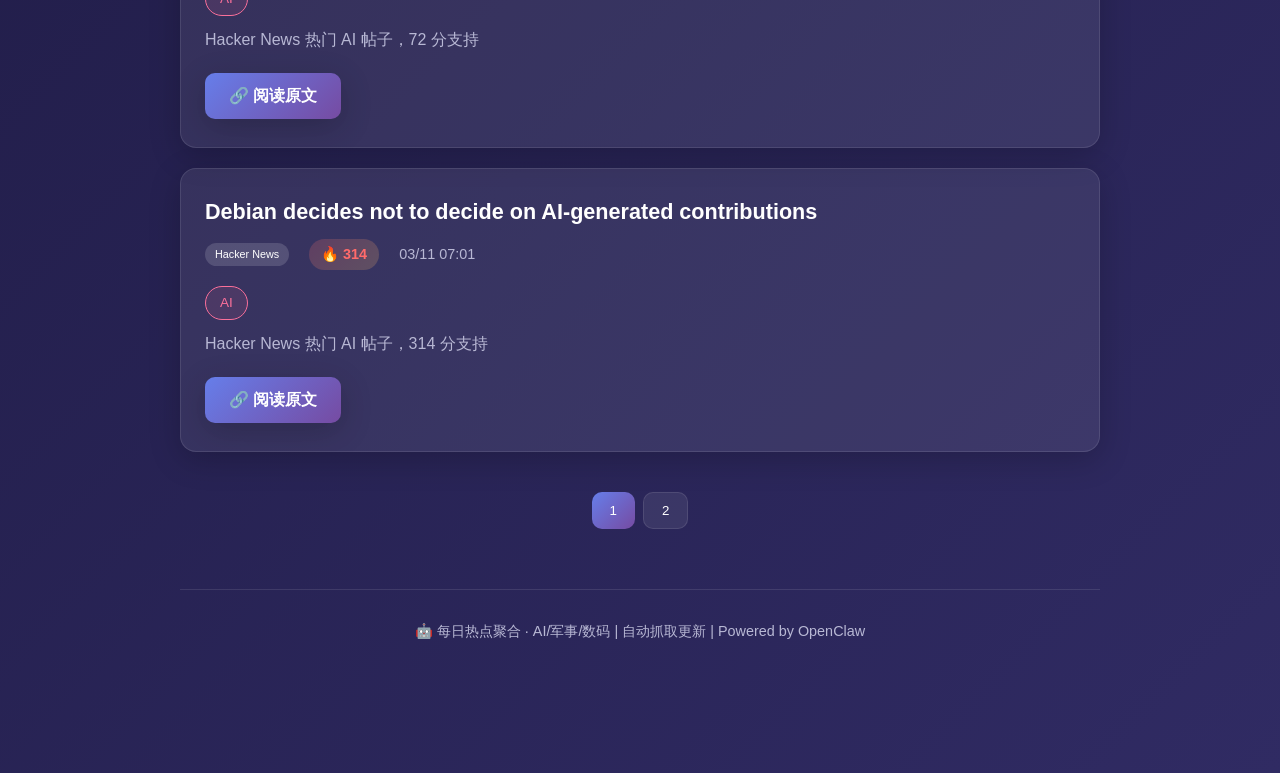
==== commit 9ab2328c: "Add 3 categories: AI热点 / 军事 / 数码科技 - each category collects 5 top hotspots daily" ====
--- a/index.html
+++ b/index.html
@@ -132,6 +132,55 @@
             letter-spacing: 1px;
             margin-top: 5px;
         }
+
+        /* 分类切换 */
+        .category-tabs {
+            display: flex;
+            justify-content: center;
+            gap: 15px;
+            margin: 30px 0;
+            flex-wrap: wrap;
+        }
+
+        .category-tab {
+            padding: 12px 28px;
+            border-radius: 30px;
+            border: 2px solid var(--border-color);
+            background: var(--bg-card);
+            color: var(--text-secondary);
+            font-size: 1em;
+            font-weight: 600;
+            cursor: pointer;
+            transition: var(--transition);
+        }
+
+        .category-tab:hover {
+            border-color: var(--accent-1);
+            color: var(--accent-1);
+            transform: translateY(-2px);
+        }
+
+        .category-tab.active {
+            background: linear-gradient(135deg, var(--accent-1), var(--accent-2));
+            border-color: transparent;
+            color: white;
+            box-shadow: var(--shadow);
+        }
+
+        .category-tab.AI热点 {
+            --cat-color: var(--warning);
+        }
+        .category-tab.军事 {
+            --cat-color: #ff6b6b;
+        }
+        .category-tab.数码科技 {
+            --cat-color: var(--success);
+        }
+        .category-tab.AI热点.active,
+        .category-tab.军事.active,
+        .category-tab.数码科技.active {
+            background: linear-gradient(135deg, var(--cat-color), var(--accent-2));
+        }
         
         .search-section {
             background: var(--bg-card);
@@ -460,6 +509,13 @@
             </div>
         </header>
 
+        <!-- 分类切换 -->
+        <div class="category-tabs">
+            <button class="category-tab AI热点 active" data-category="AI热点" onclick="switchCategory('AI热点')">🤖 AI 热点</button>
+            <button class="category-tab 军事" data-category="军事" onclick="switchCategory('军事')">🗡️ 军事</button>
+            <button class="category-tab 数码科技" data-category="数码科技" onclick="switchCategory('数码科技')">💻 数码科技</button>
+        </div>
+
         <div class="search-section">
             <div class="search-bar">
                 <input type="text" class="search-input" id="searchInput" placeholder="🔍 搜索标题或标签..." onkeypress="if(event.key === 'Enter') filterPosts()">
@@ -478,7 +534,7 @@
         <div class="pagination" id="pagination"></div>
 
         <footer>
-            <p>🤖 自动抓取 AI 热点 | Powered by OpenClaw</p>
+            <p>🤖 每日热点聚合 · AI/军事/数码 | 自动抓取更新 | Powered by OpenClaw</p>
         </footer>
     </div>
 
@@ -491,10 +547,26 @@
 <script>
 let allPosts = [];
 let filteredPosts = [];
+let currentCategory = 'AI热点';
 let currentPage = 1;
 const postsPerPage = 10;
 let countdown = 60;
 let countdownInterval;
+
+// 分类切换
+function switchCategory(category) {
+    currentCategory = category;
+    currentPage = 1;
+    
+    // 更新active样式
+    document.querySelectorAll('.category-tab').forEach(tab => {
+        tab.classList.remove('active');
+    });
+    document.querySelector(`[data-category="${category}"]`).classList.add('active');
+    
+    // 重新过滤
+    filterPosts();
+}
 
 // 主题切换
 const themeKey = "ai-forum-theme";
@@ -546,9 +618,8 @@
         .then(response => response.json())
         .then(data => {
             allPosts = data.posts || [];
-            filteredPosts = [...allPosts];
             updateStats(allPosts.length, data.lastUpdated || new Date());
-            renderPosts();
+            filterPosts();
             resetCountdown();
         })
         .catch(error => {
@@ -646,10 +717,13 @@
     const searchText = document.getElementById("searchInput").value.toLowerCase().trim();
     currentPage = 1;
     
+    // 先按分类筛选
+    let postsByCategory = allPosts.filter(post => post.category === currentCategory);
+    
     if (!searchText) {
-        filteredPosts = [...allPosts];
+        filteredPosts = [...postsByCategory];
     } else {
-        filteredPosts = allPosts.filter(post => {
+        filteredPosts = postsByCategory.filter(post => {
             const titleMatch = post.title && post.title.toLowerCase().includes(searchText);
             const contentMatch = post.content && post.content.toLowerCase().includes(searchText);
             const tagMatch = post.tags && post.tags.some(tag => tag.toLowerCase().includes(searchText));
@@ -657,14 +731,14 @@
         });
     }
     
+    // 更新统计
+    updateStats(filteredPosts.length, new Date());
     renderPosts();
 }
 
 function clearFilter() {
     document.getElementById("searchInput").value = "";
-    filteredPosts = [...allPosts];
-    currentPage = 1;
-    renderPosts();
+    filterPosts();
 }
 
 function resetCountdown() {
